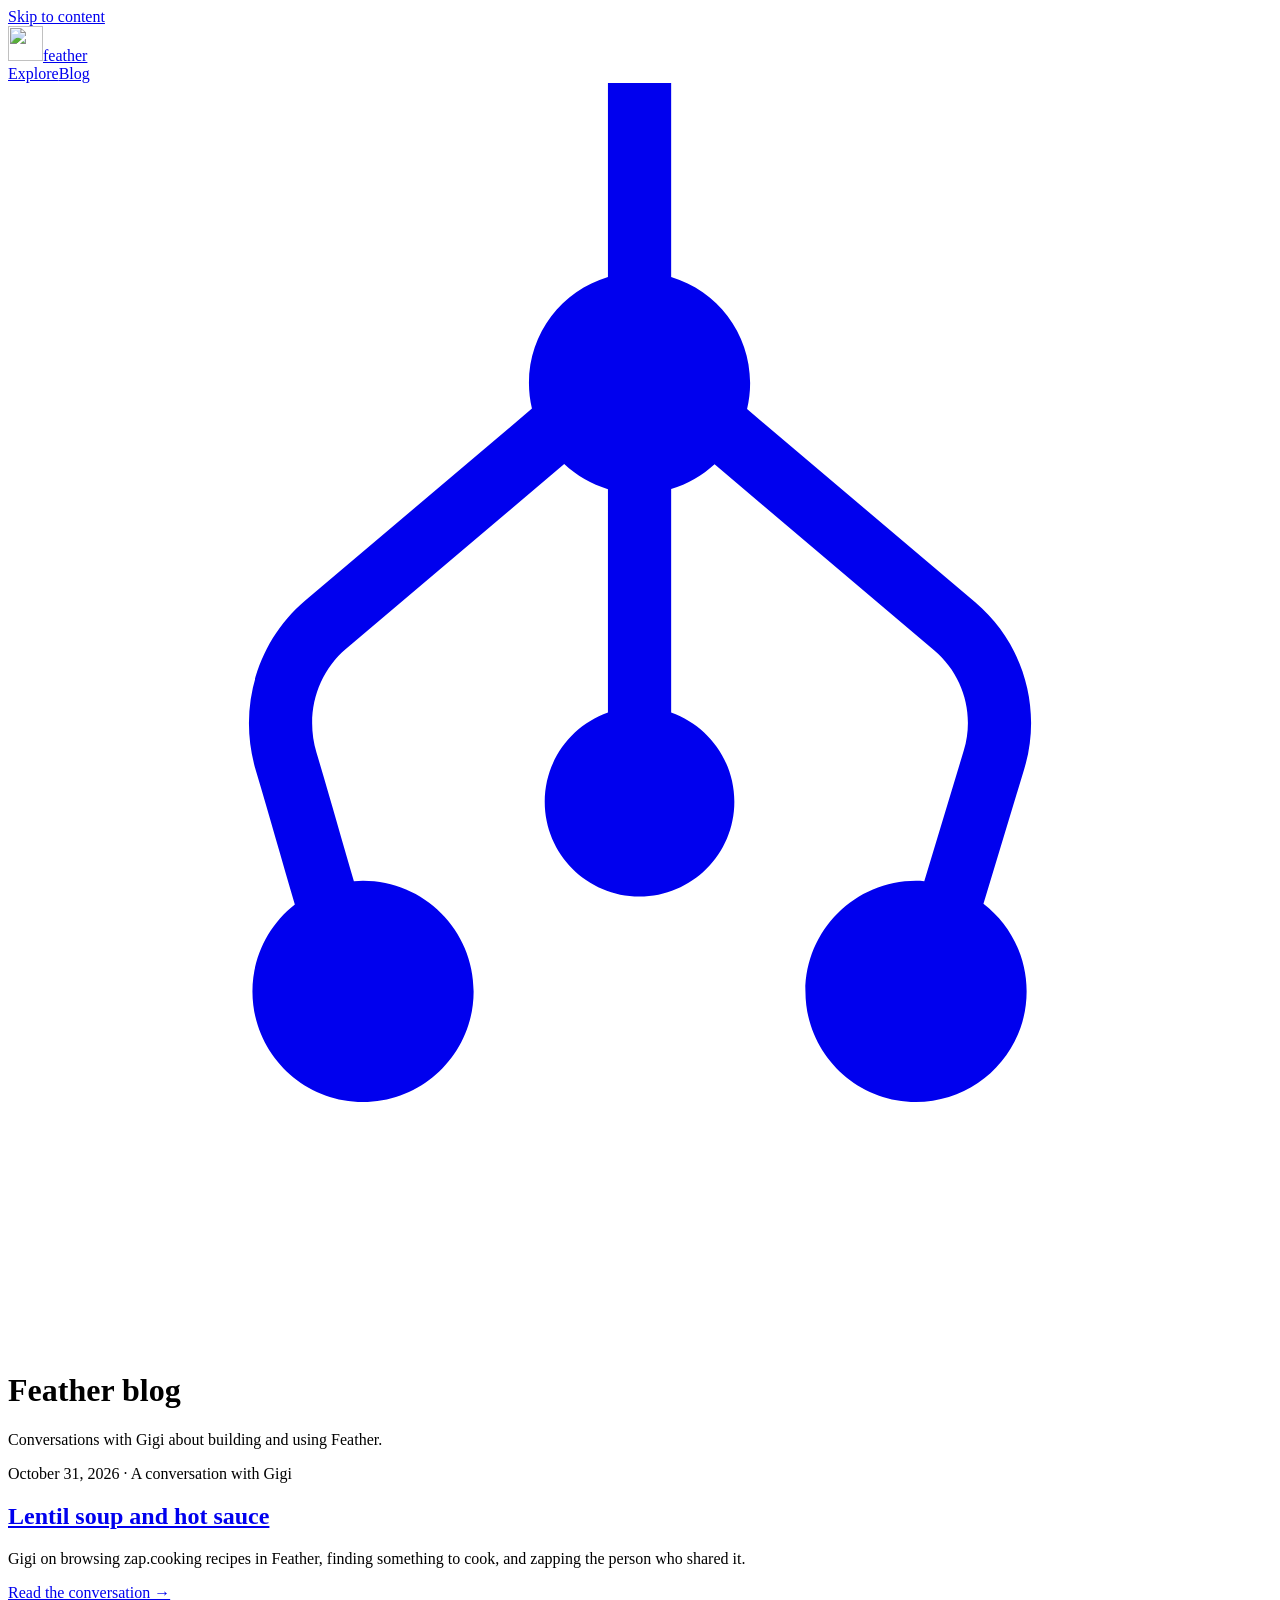
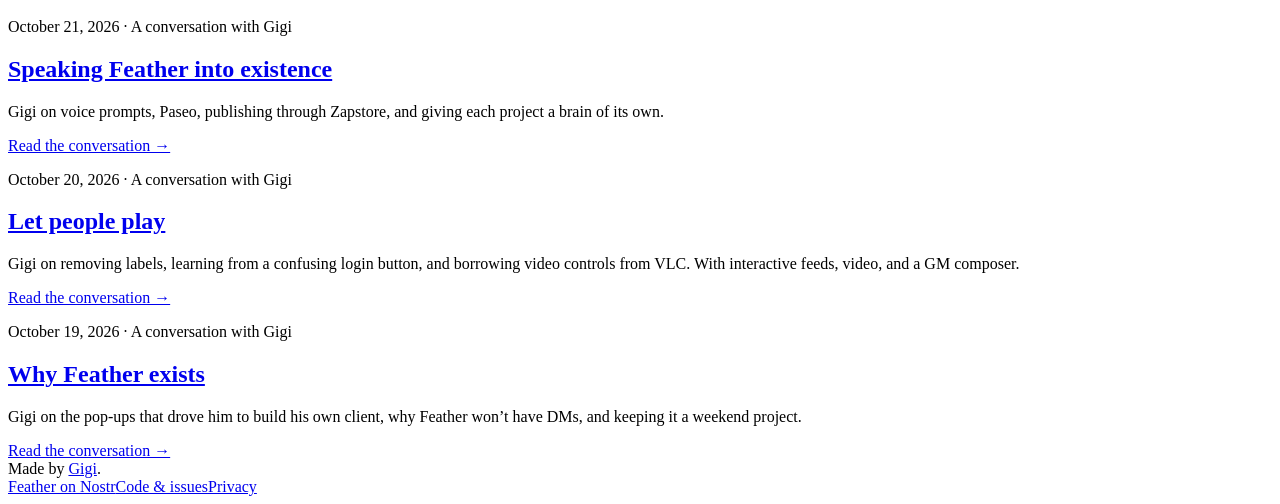
==== website/blog/index.html @ 0f927d72 "docs: add visual interview about recipes in Feather" ====
<!doctype html>
<html lang="en">
<head>
<meta charset="utf-8"><meta name="viewport" content="width=device-width,initial-scale=1">
<title>Blog — Feather</title>
<meta name="description" content="Conversations with Gigi about building and using Feather.">
<meta name="color-scheme" content="light dark"><meta name="theme-color" content="#ffffff" media="(prefers-color-scheme: light)"><meta name="theme-color" content="#10171c" media="(prefers-color-scheme: dark)">
<link rel="canonical" href="https://feather.dergigi.com/blog/">
<link rel="icon" href="/assets/icon.svg" type="image/svg+xml"><link rel="stylesheet" href="/style.css"><link rel="stylesheet" href="/blog.css">
<meta property="og:type" content="website"><meta property="og:title" content="Blog — Feather"><meta property="og:description" content="Conversations with Gigi about building and using Feather."><meta property="og:url" content="https://feather.dergigi.com/blog/"><meta property="og:image" content="https://feather.dergigi.com/assets/social.png?v=3"><meta name="twitter:card" content="summary_large_image">
</head>
<body class="blog-page"><a class="skip" href="#main">Skip to content</a>
<header class="wrap"><a class="brand" href="/" aria-label="Feather home"><img src="/assets/feather.svg" width="35" height="35" alt="">feather</a><nav aria-label="Main navigation"><a href="/#features">Explore</a><a href="/blog/">Blog</a><a href="https://gitworkshop.dev/npub1dergggklka99wwrs92yz8wdjs952h2ux2ha2ed598ngwu9w7a6fsh9xzpc/relay.ngit.dev/feather" class="ngit-link" aria-label="Source and issues on Nostr"><svg class="app-icon" aria-hidden="true" focusable="false" viewBox="0 0 38 38"><path d="M10.6731 30.6348C8.83687 30.6346 7.34885 29.1458 7.34885 27.3096C7.34891 26.2473 7.84783 25.303 8.62326 24.6943C8.21265 23.3055 7.86571 22.049 7.45334 20.6758C6.90247 18.8412 7.4492 16.8197 8.93576 15.5605L15.7512 9.78906C15.6931 9.54286 15.6614 9.28642 15.6613 9.02246C15.6613 7.51617 16.6628 6.24465 18.0363 5.83594L18.0363 -1.11215e-06C18.511 0.000462658 18.4612 0.000975391 18.9856 0.000975533C19.5102 0.000975578 19.5802 -1.11589e-06 19.9367 -9.46012e-07L19.9367 5.83594C21.3097 6.24503 22.3108 7.5166 22.3108 9.02246C22.3107 9.29118 22.2792 9.55249 22.219 9.80273L29.0783 15.6123C30.5229 16.8359 31.1022 18.8013 30.5539 20.6133L29.3254 24.6758C30.1142 25.2837 30.6232 26.2367 30.6233 27.3096C30.6233 29.1459 29.1344 30.6348 27.2981 30.6348C25.4619 30.6346 23.9738 29.1458 23.9738 27.3096C23.974 25.4734 25.4619 23.9846 27.2981 23.9844C27.3814 23.9844 27.4643 23.9891 27.5461 23.9951L28.7356 20.0625C29.0645 18.9753 28.7166 17.7966 27.8498 17.0625L21.2424 11.4648C20.8746 11.8048 20.4294 12.0622 19.9367 12.209L19.9367 18.9258C21.0425 19.3175 21.836 20.3694 21.8362 21.6094C21.8362 23.1834 20.5596 24.46 18.9856 24.46C17.4117 24.4598 16.136 23.1833 16.136 21.6094C16.1361 20.3689 16.93 19.3172 18.0363 18.9258L18.0363 12.21C17.5395 12.0622 17.0916 11.801 16.7219 11.457L10.1643 17.0107C9.27919 17.7605 8.93068 18.9867 9.27365 20.1289C9.68708 21.5056 10.0175 22.7009 10.3986 23.998C10.4892 23.9906 10.5806 23.9844 10.6731 23.9844C12.5093 23.9844 13.9981 25.4733 13.9983 27.3096C13.9983 29.1459 12.5094 30.6348 10.6731 30.6348Z" fill="currentColor"/></svg></a></nav></header>
<main id="main" class="blog-main"><h1>Feather blog</h1>
<p class="blog-intro">Conversations with Gigi about building and using Feather.</p>
<article class="blog-entry"><p class="blog-meta"><time datetime="2026-10-31">October 31, 2026</time> · A conversation with Gigi</p><h2><a href="/blog/recipes/">Lentil soup and hot sauce</a></h2><p>Gigi on browsing zap.cooking recipes in Feather, finding something to cook, and zapping the person who shared it.</p><a class="blog-more" href="/blog/recipes/">Read the conversation →</a></article>
<article class="blog-entry"><p class="blog-meta"><time datetime="2026-10-21">October 21, 2026</time> · A conversation with Gigi</p><h2><a href="/blog/speaking-feather-into-existence/">Speaking Feather into existence</a></h2><p>Gigi on voice prompts, Paseo, publishing through Zapstore, and giving each project a brain of its own.</p><a class="blog-more" href="/blog/speaking-feather-into-existence/">Read the conversation →</a></article>
<article class="blog-entry"><p class="blog-meta"><time datetime="2026-10-20">October 20, 2026</time> · A conversation with Gigi</p>
<h2><a href="/blog/let-people-play/">Let people play</a></h2>
<p>Gigi on removing labels, learning from a confusing login button, and borrowing video controls from VLC. With interactive feeds, video, and a GM composer.</p>
<a class="blog-more" href="/blog/let-people-play/">Read the conversation →</a></article>
<article class="blog-entry"><p class="blog-meta"><time datetime="2026-10-19">October 19, 2026</time> · A conversation with Gigi</p>
<h2><a href="/blog/why-feather-exists/">Why Feather exists</a></h2>
<p>Gigi on the pop-ups that drove him to build his own client, why Feather won’t have DMs, and keeping it a weekend project.</p>
<a class="blog-more" href="/blog/why-feather-exists/">Read the conversation →</a></article></main>
<footer class="wrap"><span>Made by <a href="https://dergigi.com">Gigi</a>.</span><nav aria-label="Footer"><a href="https://njump.to/npub1r7u5wcxpv0fknn486uarrlset92caxntmwn22nvw2fjan630m03stxw3t3">Feather on Nostr</a><a href="https://gitworkshop.dev/npub1dergggklka99wwrs92yz8wdjs952h2ux2ha2ed598ngwu9w7a6fsh9xzpc/relay.ngit.dev/feather">Code &amp; issues</a><a href="/privacy.html">Privacy</a></nav></footer>
</body></html>
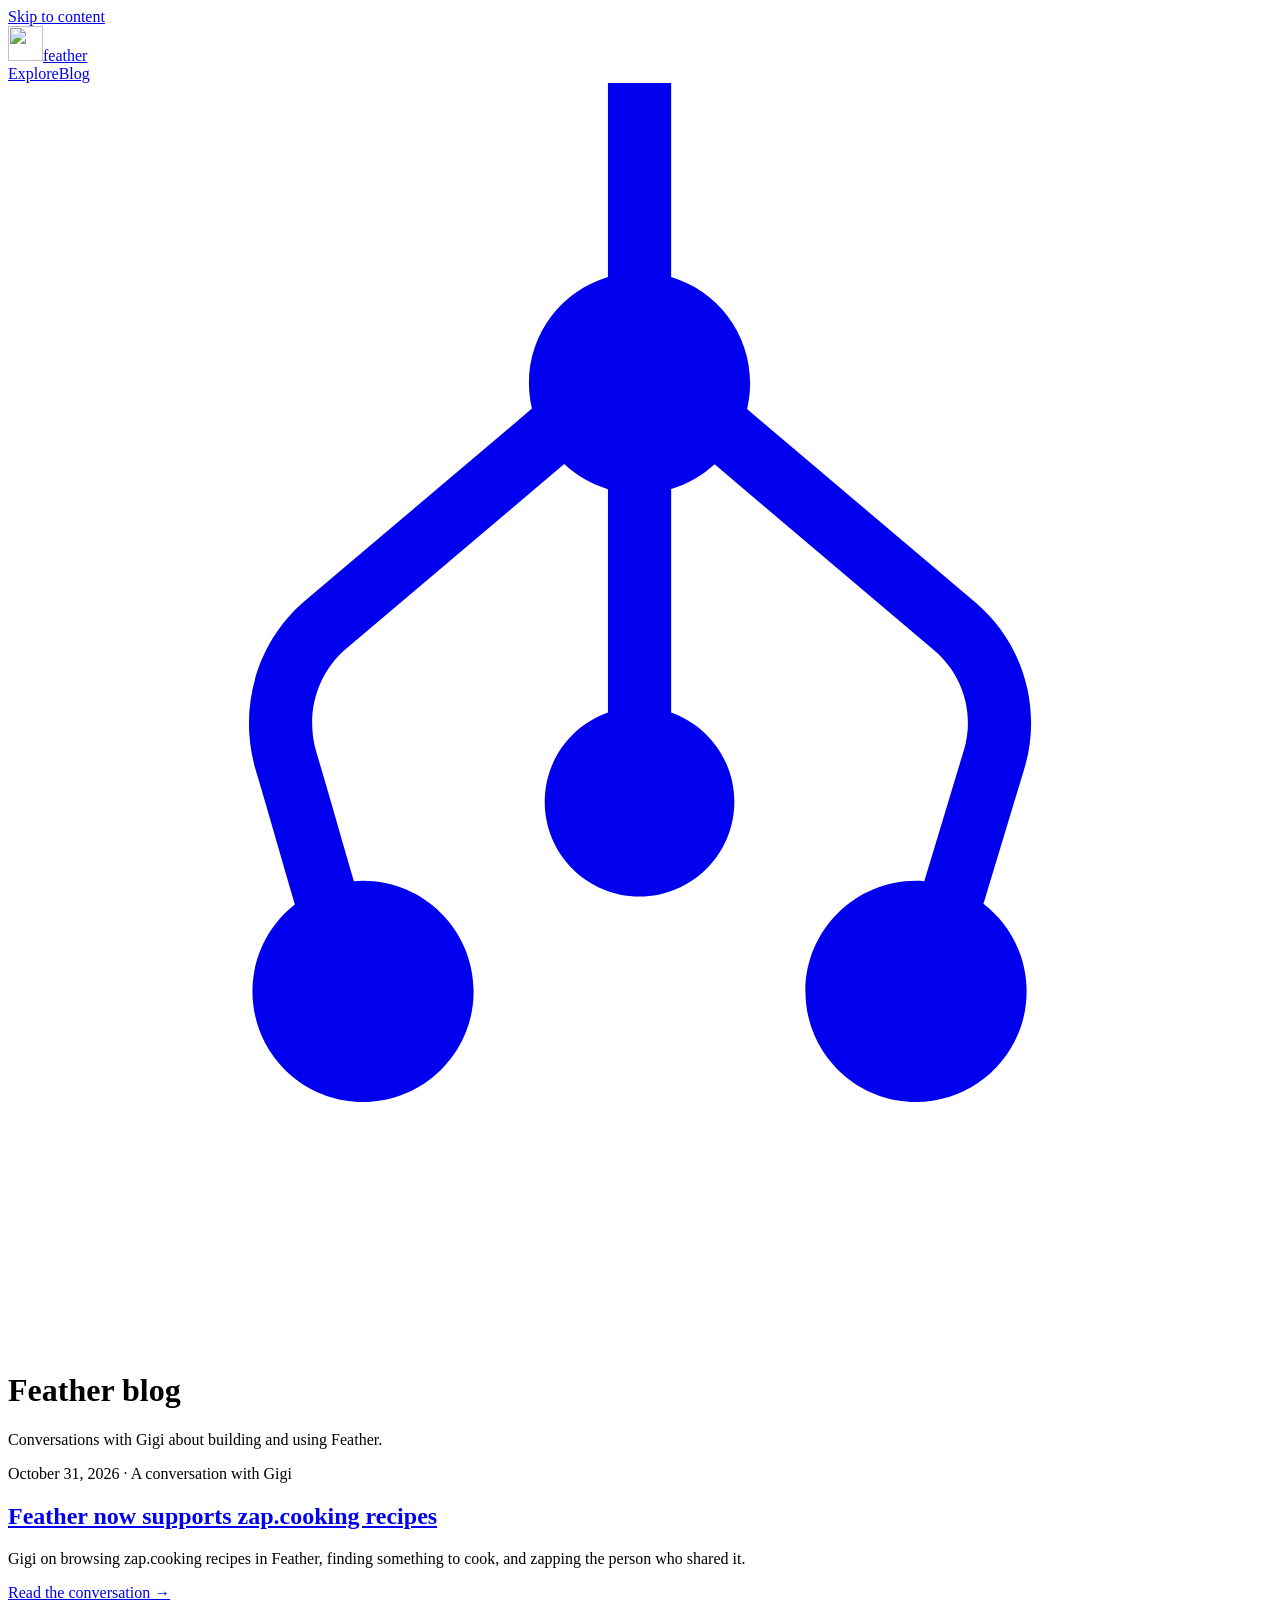
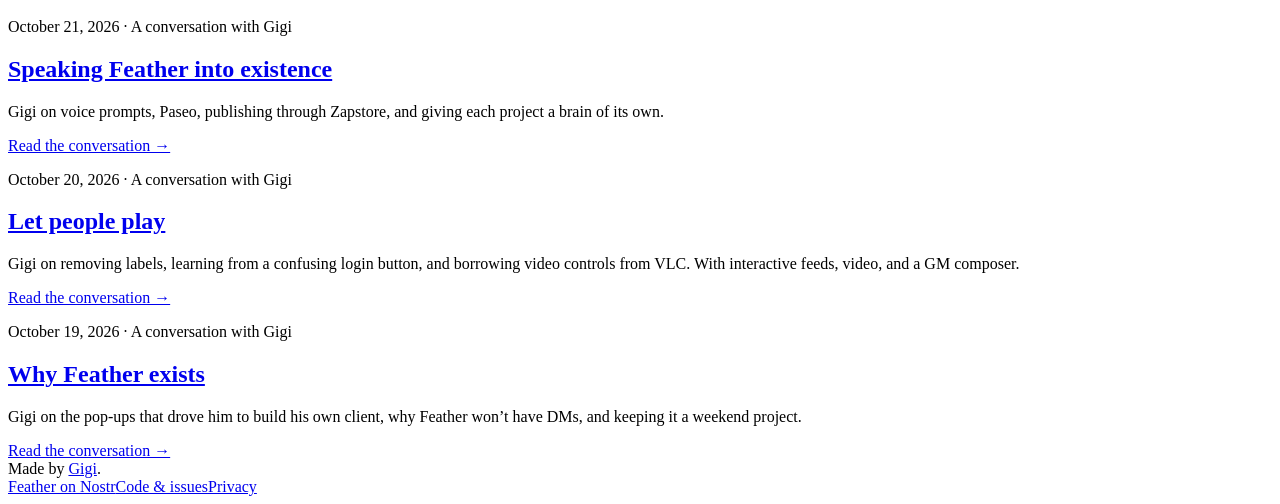
==== commit 8a0ce5f1: "docs: use a direct recipe integration headline" ====
--- a/website/blog/index.html
+++ b/website/blog/index.html
@@ -13,7 +13,7 @@
 <header class="wrap"><a class="brand" href="/" aria-label="Feather home"><img src="/assets/feather.svg" width="35" height="35" alt="">feather</a><nav aria-label="Main navigation"><a href="/#features">Explore</a><a href="/blog/">Blog</a><a href="https://gitworkshop.dev/npub1dergggklka99wwrs92yz8wdjs952h2ux2ha2ed598ngwu9w7a6fsh9xzpc/relay.ngit.dev/feather" class="ngit-link" aria-label="Source and issues on Nostr"><svg class="app-icon" aria-hidden="true" focusable="false" viewBox="0 0 38 38"><path d="M10.6731 30.6348C8.83687 30.6346 7.34885 29.1458 7.34885 27.3096C7.34891 26.2473 7.84783 25.303 8.62326 24.6943C8.21265 23.3055 7.86571 22.049 7.45334 20.6758C6.90247 18.8412 7.4492 16.8197 8.93576 15.5605L15.7512 9.78906C15.6931 9.54286 15.6614 9.28642 15.6613 9.02246C15.6613 7.51617 16.6628 6.24465 18.0363 5.83594L18.0363 -1.11215e-06C18.511 0.000462658 18.4612 0.000975391 18.9856 0.000975533C19.5102 0.000975578 19.5802 -1.11589e-06 19.9367 -9.46012e-07L19.9367 5.83594C21.3097 6.24503 22.3108 7.5166 22.3108 9.02246C22.3107 9.29118 22.2792 9.55249 22.219 9.80273L29.0783 15.6123C30.5229 16.8359 31.1022 18.8013 30.5539 20.6133L29.3254 24.6758C30.1142 25.2837 30.6232 26.2367 30.6233 27.3096C30.6233 29.1459 29.1344 30.6348 27.2981 30.6348C25.4619 30.6346 23.9738 29.1458 23.9738 27.3096C23.974 25.4734 25.4619 23.9846 27.2981 23.9844C27.3814 23.9844 27.4643 23.9891 27.5461 23.9951L28.7356 20.0625C29.0645 18.9753 28.7166 17.7966 27.8498 17.0625L21.2424 11.4648C20.8746 11.8048 20.4294 12.0622 19.9367 12.209L19.9367 18.9258C21.0425 19.3175 21.836 20.3694 21.8362 21.6094C21.8362 23.1834 20.5596 24.46 18.9856 24.46C17.4117 24.4598 16.136 23.1833 16.136 21.6094C16.1361 20.3689 16.93 19.3172 18.0363 18.9258L18.0363 12.21C17.5395 12.0622 17.0916 11.801 16.7219 11.457L10.1643 17.0107C9.27919 17.7605 8.93068 18.9867 9.27365 20.1289C9.68708 21.5056 10.0175 22.7009 10.3986 23.998C10.4892 23.9906 10.5806 23.9844 10.6731 23.9844C12.5093 23.9844 13.9981 25.4733 13.9983 27.3096C13.9983 29.1459 12.5094 30.6348 10.6731 30.6348Z" fill="currentColor"/></svg></a></nav></header>
 <main id="main" class="blog-main"><h1>Feather blog</h1>
 <p class="blog-intro">Conversations with Gigi about building and using Feather.</p>
-<article class="blog-entry"><p class="blog-meta"><time datetime="2026-10-31">October 31, 2026</time> · A conversation with Gigi</p><h2><a href="/blog/recipes/">Lentil soup and hot sauce</a></h2><p>Gigi on browsing zap.cooking recipes in Feather, finding something to cook, and zapping the person who shared it.</p><a class="blog-more" href="/blog/recipes/">Read the conversation →</a></article>
+<article class="blog-entry"><p class="blog-meta"><time datetime="2026-10-31">October 31, 2026</time> · A conversation with Gigi</p><h2><a href="/blog/recipes/">Feather now supports zap.cooking recipes</a></h2><p>Gigi on browsing zap.cooking recipes in Feather, finding something to cook, and zapping the person who shared it.</p><a class="blog-more" href="/blog/recipes/">Read the conversation →</a></article>
 <article class="blog-entry"><p class="blog-meta"><time datetime="2026-10-21">October 21, 2026</time> · A conversation with Gigi</p><h2><a href="/blog/speaking-feather-into-existence/">Speaking Feather into existence</a></h2><p>Gigi on voice prompts, Paseo, publishing through Zapstore, and giving each project a brain of its own.</p><a class="blog-more" href="/blog/speaking-feather-into-existence/">Read the conversation →</a></article>
 <article class="blog-entry"><p class="blog-meta"><time datetime="2026-10-20">October 20, 2026</time> · A conversation with Gigi</p>
 <h2><a href="/blog/let-people-play/">Let people play</a></h2>
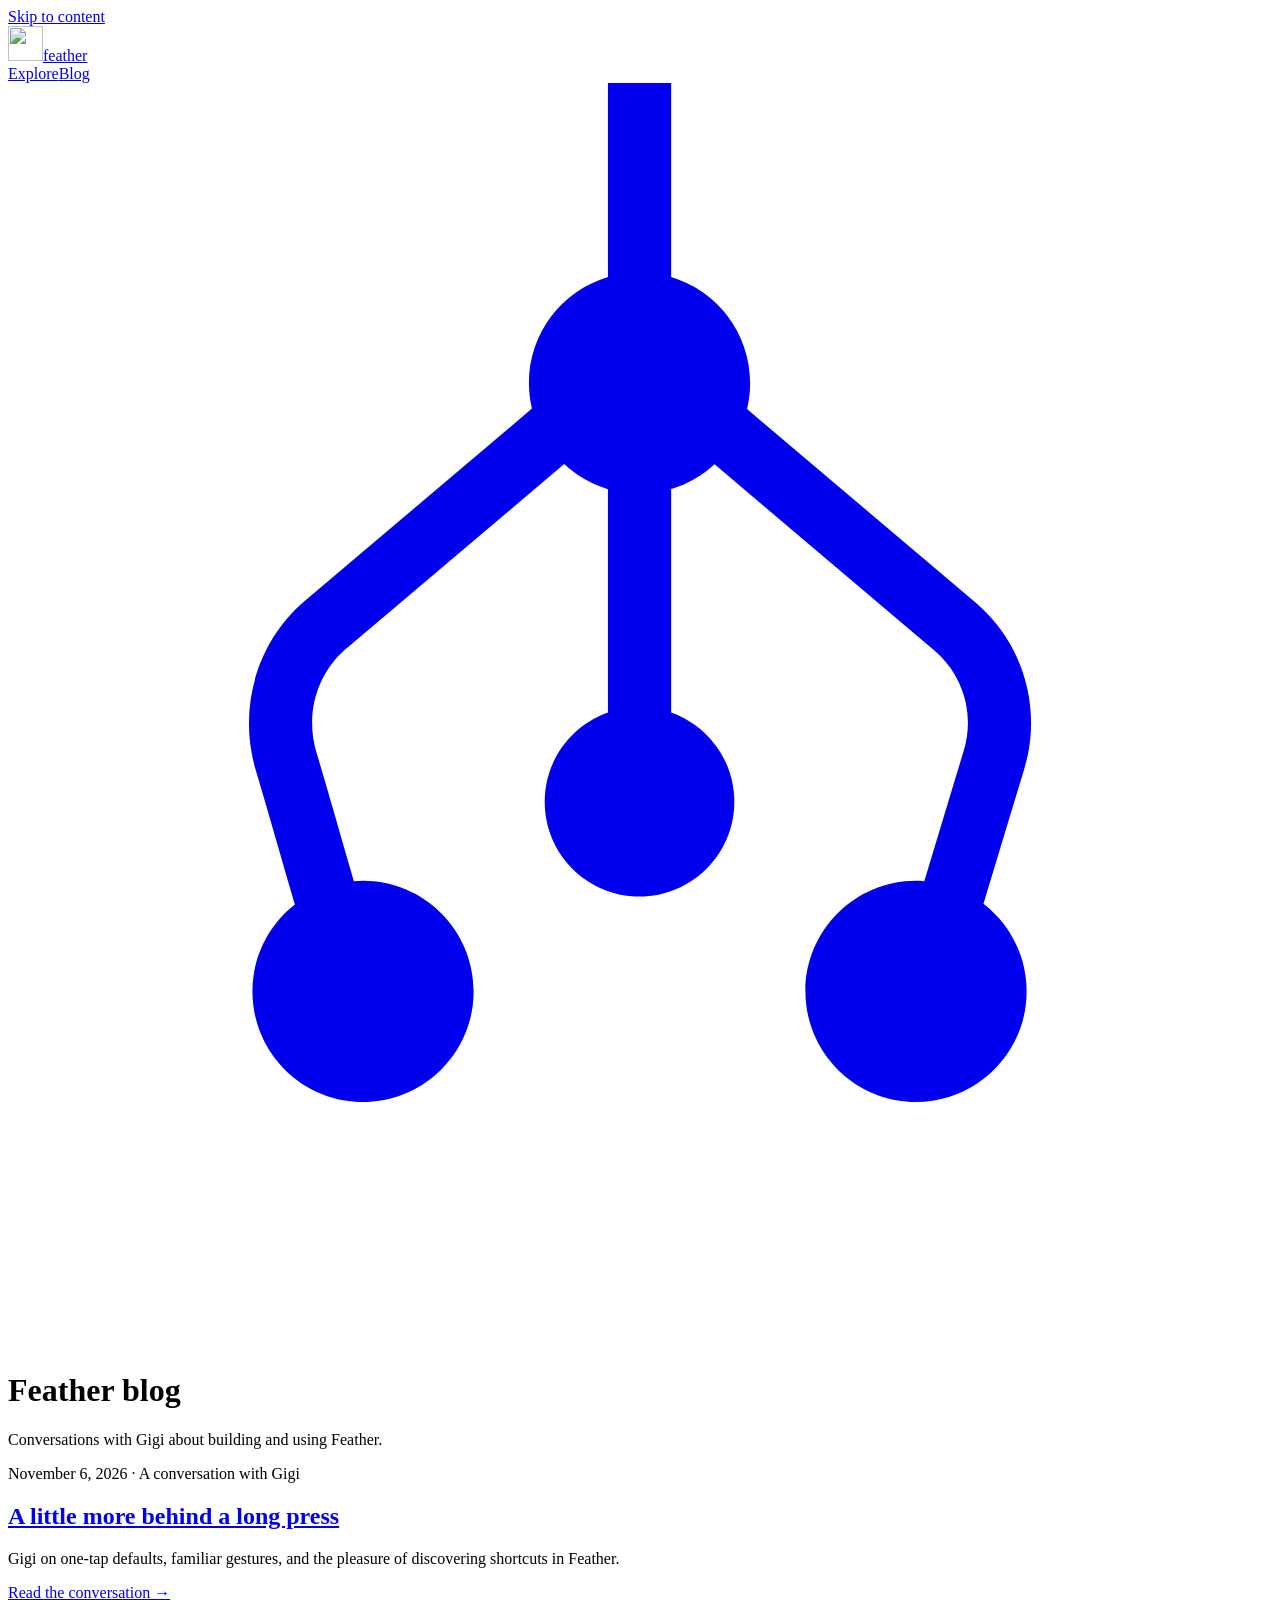
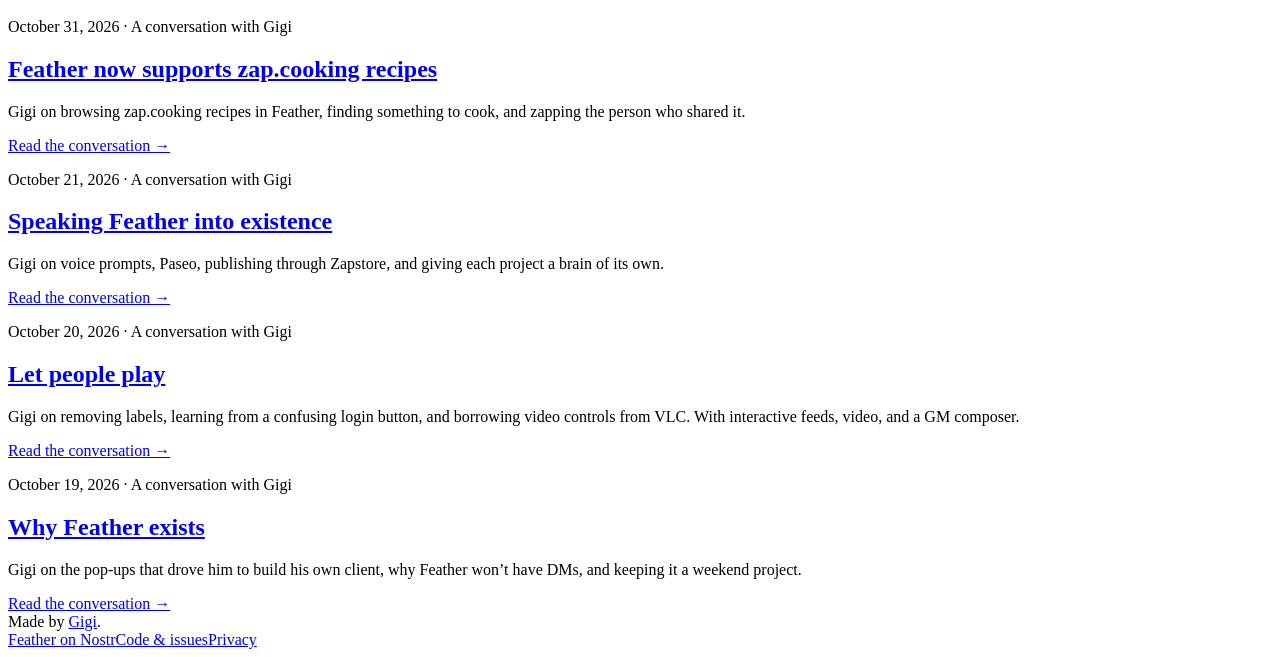
==== commit 68633a14: "docs: add interview about long-press gestures" ====
--- a/website/blog/index.html
+++ b/website/blog/index.html
@@ -13,6 +13,7 @@
 <header class="wrap"><a class="brand" href="/" aria-label="Feather home"><img src="/assets/feather.svg" width="35" height="35" alt="">feather</a><nav aria-label="Main navigation"><a href="/#features">Explore</a><a href="/blog/">Blog</a><a href="https://gitworkshop.dev/npub1dergggklka99wwrs92yz8wdjs952h2ux2ha2ed598ngwu9w7a6fsh9xzpc/relay.ngit.dev/feather" class="ngit-link" aria-label="Source and issues on Nostr"><svg class="app-icon" aria-hidden="true" focusable="false" viewBox="0 0 38 38"><path d="M10.6731 30.6348C8.83687 30.6346 7.34885 29.1458 7.34885 27.3096C7.34891 26.2473 7.84783 25.303 8.62326 24.6943C8.21265 23.3055 7.86571 22.049 7.45334 20.6758C6.90247 18.8412 7.4492 16.8197 8.93576 15.5605L15.7512 9.78906C15.6931 9.54286 15.6614 9.28642 15.6613 9.02246C15.6613 7.51617 16.6628 6.24465 18.0363 5.83594L18.0363 -1.11215e-06C18.511 0.000462658 18.4612 0.000975391 18.9856 0.000975533C19.5102 0.000975578 19.5802 -1.11589e-06 19.9367 -9.46012e-07L19.9367 5.83594C21.3097 6.24503 22.3108 7.5166 22.3108 9.02246C22.3107 9.29118 22.2792 9.55249 22.219 9.80273L29.0783 15.6123C30.5229 16.8359 31.1022 18.8013 30.5539 20.6133L29.3254 24.6758C30.1142 25.2837 30.6232 26.2367 30.6233 27.3096C30.6233 29.1459 29.1344 30.6348 27.2981 30.6348C25.4619 30.6346 23.9738 29.1458 23.9738 27.3096C23.974 25.4734 25.4619 23.9846 27.2981 23.9844C27.3814 23.9844 27.4643 23.9891 27.5461 23.9951L28.7356 20.0625C29.0645 18.9753 28.7166 17.7966 27.8498 17.0625L21.2424 11.4648C20.8746 11.8048 20.4294 12.0622 19.9367 12.209L19.9367 18.9258C21.0425 19.3175 21.836 20.3694 21.8362 21.6094C21.8362 23.1834 20.5596 24.46 18.9856 24.46C17.4117 24.4598 16.136 23.1833 16.136 21.6094C16.1361 20.3689 16.93 19.3172 18.0363 18.9258L18.0363 12.21C17.5395 12.0622 17.0916 11.801 16.7219 11.457L10.1643 17.0107C9.27919 17.7605 8.93068 18.9867 9.27365 20.1289C9.68708 21.5056 10.0175 22.7009 10.3986 23.998C10.4892 23.9906 10.5806 23.9844 10.6731 23.9844C12.5093 23.9844 13.9981 25.4733 13.9983 27.3096C13.9983 29.1459 12.5094 30.6348 10.6731 30.6348Z" fill="currentColor"/></svg></a></nav></header>
 <main id="main" class="blog-main"><h1>Feather blog</h1>
 <p class="blog-intro">Conversations with Gigi about building and using Feather.</p>
+<article class="blog-entry"><p class="blog-meta"><time datetime="2026-11-06">November 6, 2026</time> · A conversation with Gigi</p><h2><a href="/blog/long-press/">A little more behind a long press</a></h2><p>Gigi on one-tap defaults, familiar gestures, and the pleasure of discovering shortcuts in Feather.</p><a class="blog-more" href="/blog/long-press/">Read the conversation →</a></article>
 <article class="blog-entry"><p class="blog-meta"><time datetime="2026-10-31">October 31, 2026</time> · A conversation with Gigi</p><h2><a href="/blog/recipes/">Feather now supports zap.cooking recipes</a></h2><p>Gigi on browsing zap.cooking recipes in Feather, finding something to cook, and zapping the person who shared it.</p><a class="blog-more" href="/blog/recipes/">Read the conversation →</a></article>
 <article class="blog-entry"><p class="blog-meta"><time datetime="2026-10-21">October 21, 2026</time> · A conversation with Gigi</p><h2><a href="/blog/speaking-feather-into-existence/">Speaking Feather into existence</a></h2><p>Gigi on voice prompts, Paseo, publishing through Zapstore, and giving each project a brain of its own.</p><a class="blog-more" href="/blog/speaking-feather-into-existence/">Read the conversation →</a></article>
 <article class="blog-entry"><p class="blog-meta"><time datetime="2026-10-20">October 20, 2026</time> · A conversation with Gigi</p>
